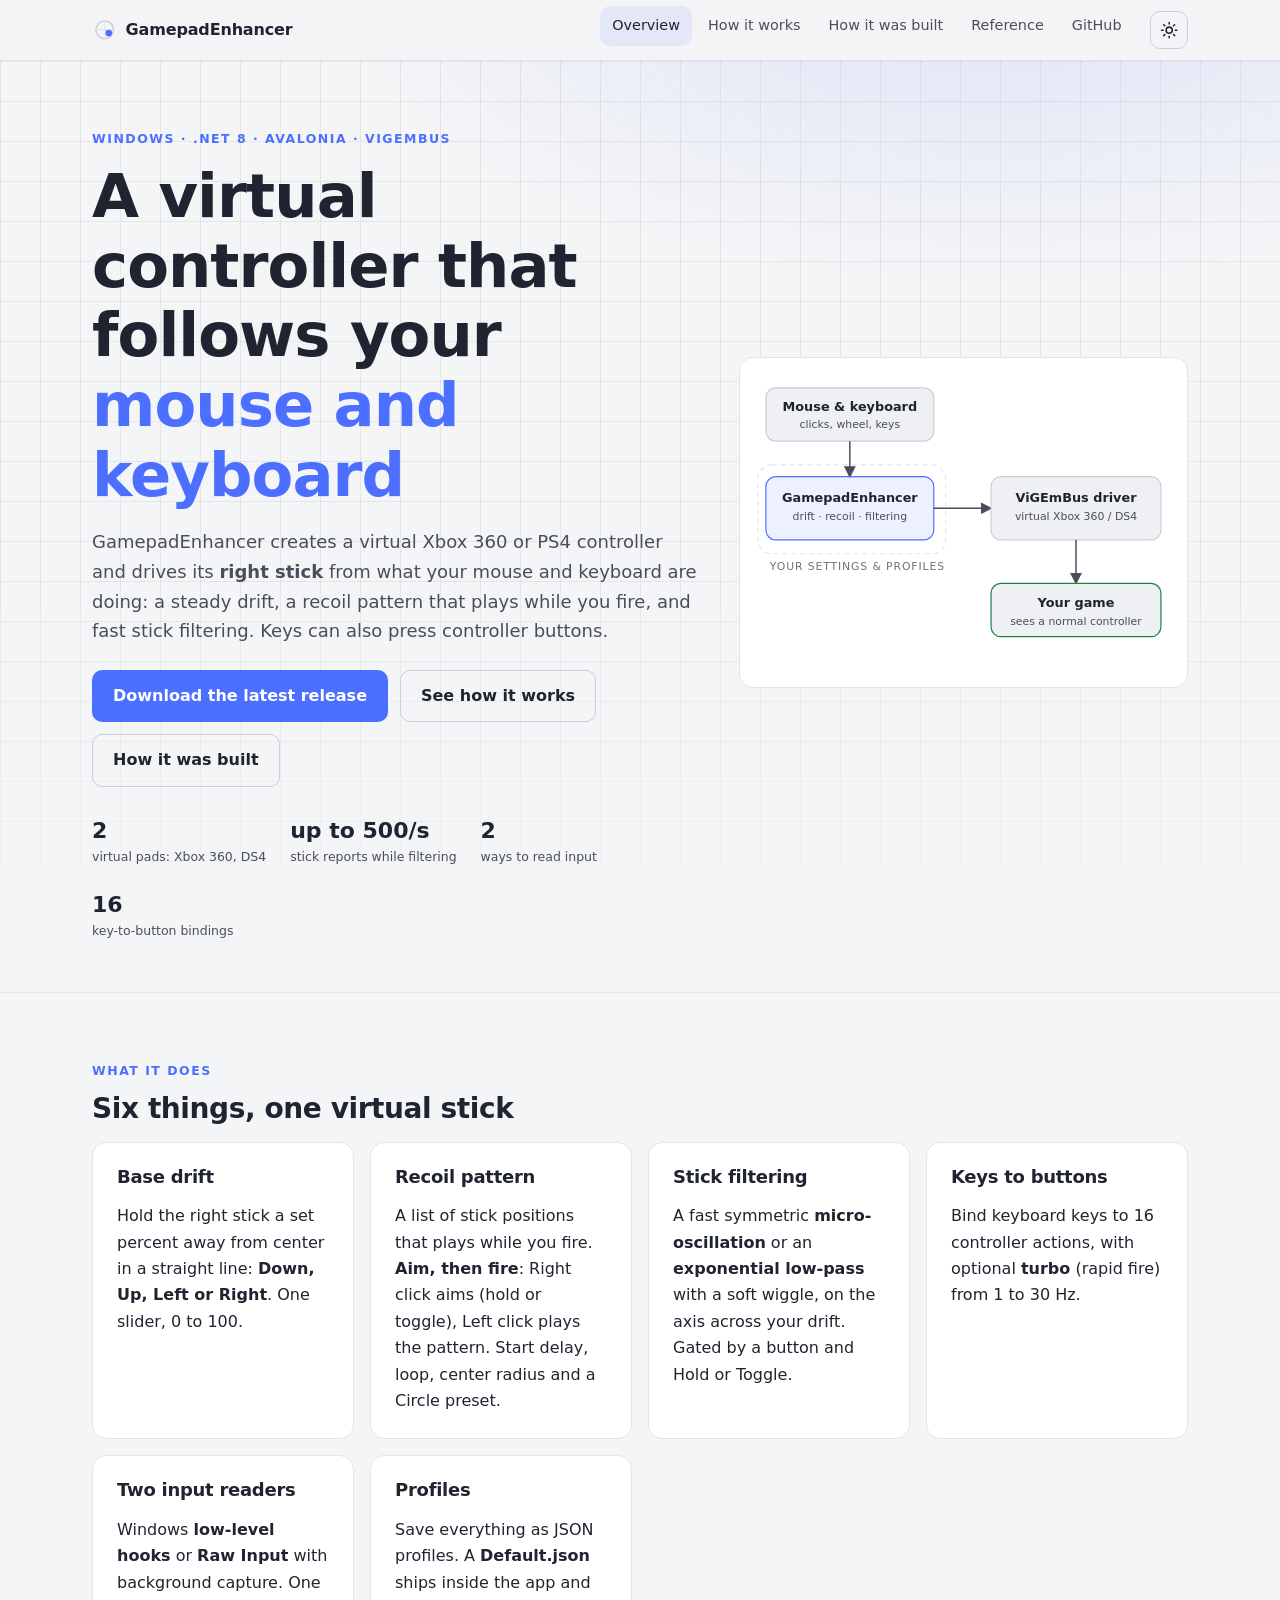
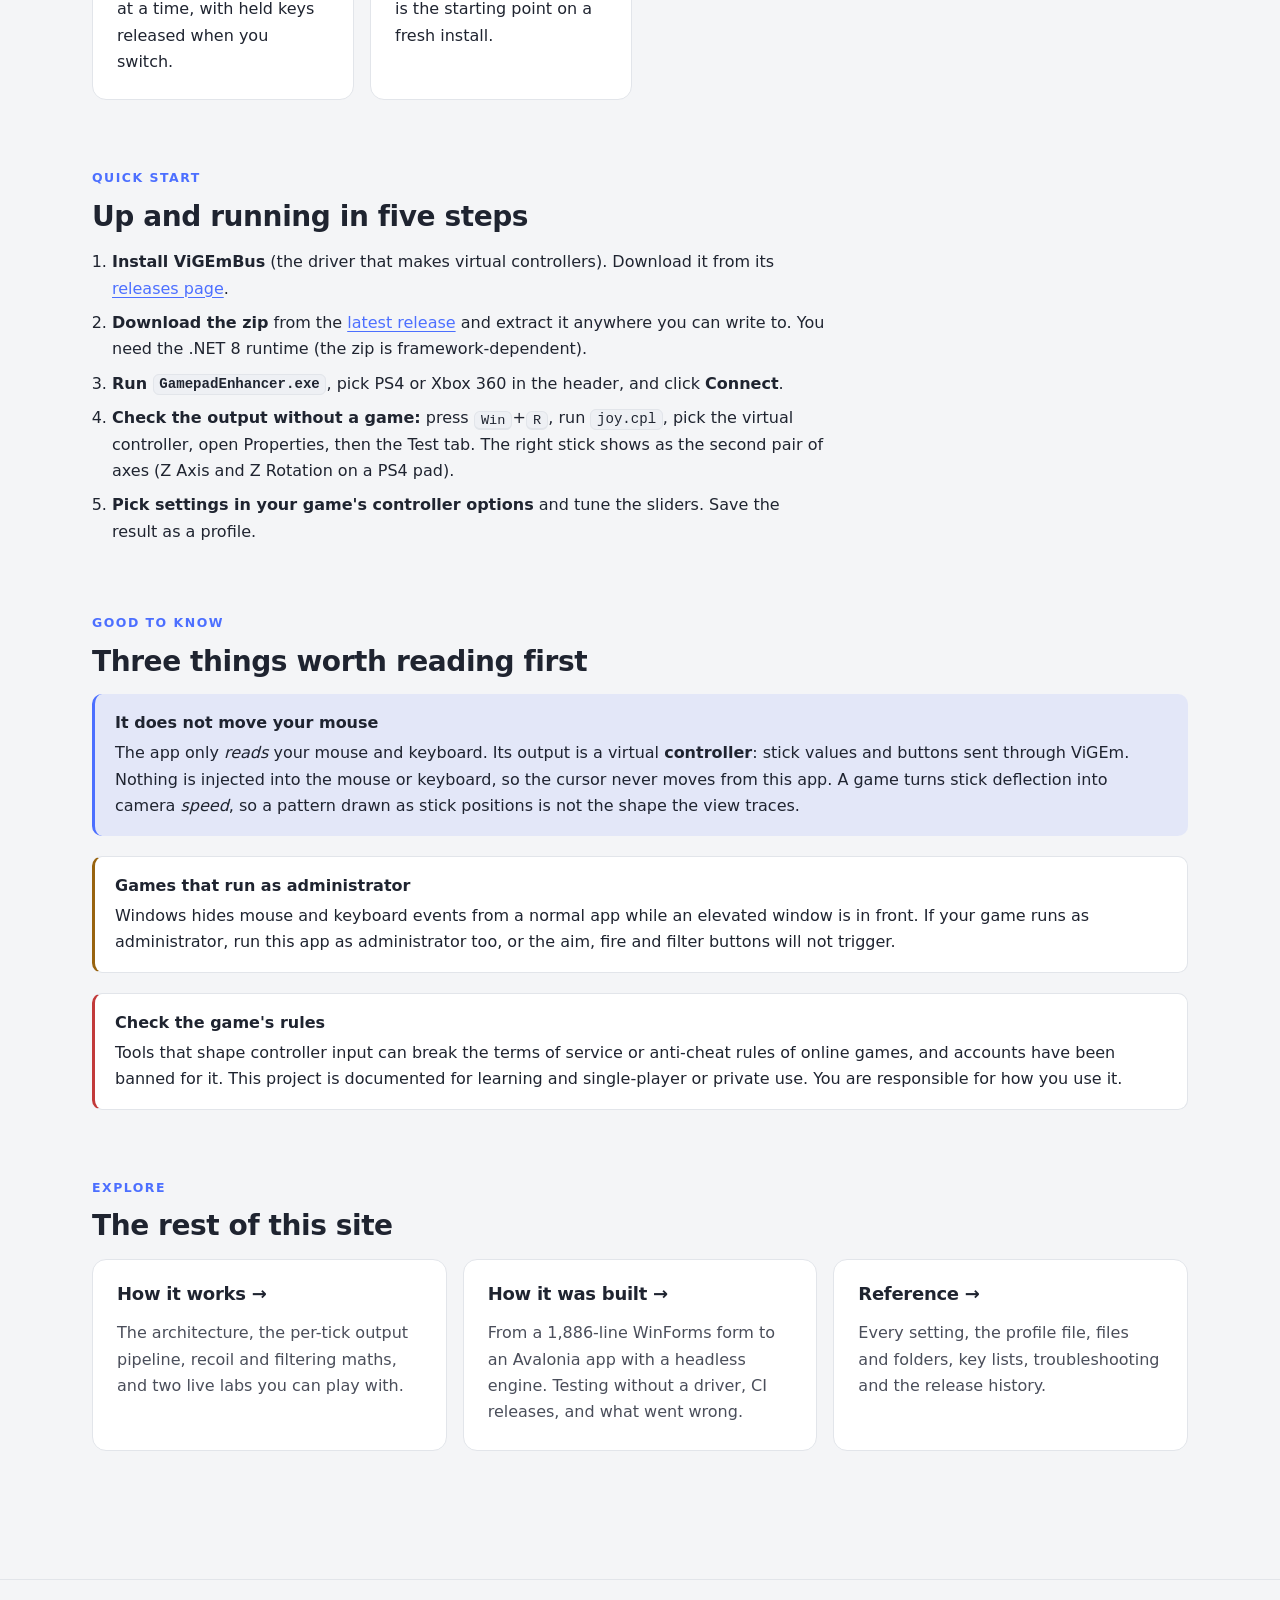
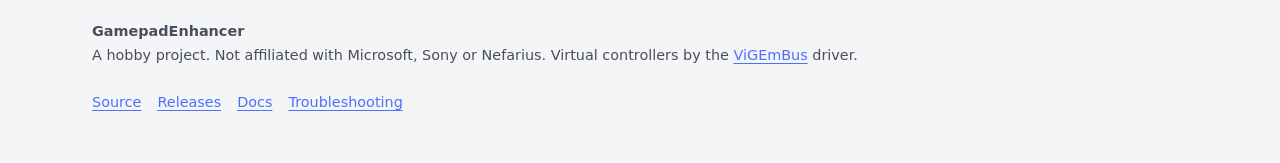
==== site/index.html @ 6160cc59 "Initial GamepadEnhancer: standalone ViGEm/MAKCU-protocol controller app Independent project seeded f" ====
<!doctype html>
<html lang="en">
<head>
  <meta charset="utf-8">
  <meta name="viewport" content="width=device-width, initial-scale=1">
  <title>GamepadEnhancer - a virtual controller driven by your mouse and keyboard</title>
  <meta name="description" content="A Windows app that creates a virtual Xbox 360 or PS4 controller with ViGEm and drives its right stick from mouse and keyboard state: base drift, recoil patterns and stick filtering. How it works and how it was built.">
  <meta property="og:title" content="GamepadEnhancer - a virtual controller driven by your mouse and keyboard">
  <meta property="og:description" content="A Windows app that creates a virtual Xbox 360 or PS4 controller with ViGEm and drives its right stick from mouse and keyboard state: base drift, recoil patterns and stick filtering. How it works and how it was built.">
  <meta property="og:type" content="website">
  <link rel="icon" href="assets/favicon.svg" type="image/svg+xml">
  <script>
    /* apply the saved theme before first paint (no flash); falls back to the OS setting via CSS */
    try { var t = localStorage.getItem('vigem-theme'); if (t === 'light' || t === 'dark') document.documentElement.setAttribute('data-theme', t); } catch (e) {}
  </script>
  <link rel="stylesheet" href="css/tokens.css">
  <link rel="stylesheet" href="css/styles.css">
</head>
<body>
  <a class="skip-link" href="#main">Skip to content</a>
  <header class="site-nav">
    <div class="container">
      <a class="brand" href="index.html" aria-label="GamepadEnhancer - home">
        <svg viewBox="0 0 32 32" aria-hidden="true"><circle cx="16" cy="16" r="11" fill="none" style="stroke:var(--color-border-strong)" stroke-width="2"/><path d="M16 5v22M5 16h22" style="stroke:var(--color-border)" stroke-width="1.2"/><circle cx="21" cy="20" r="4.2" style="fill:var(--color-accent)"/></svg>
        <span>GamepadEnhancer</span>
      </a>
      <button class="icon-button nav-toggle" id="nav-toggle" type="button" aria-expanded="false" aria-controls="nav-links" aria-label="Toggle menu">
        <svg viewBox="0 0 24 24" fill="none" stroke="currentColor" stroke-width="2" stroke-linecap="round" aria-hidden="true"><path d="M4 7h16M4 12h16M4 17h16"/></svg>
      </button>
      <ul class="nav-links" id="nav-links">
        <li><a href="index.html" aria-current="page">Overview</a></li>
        <li><a href="how-it-works.html">How it works</a></li>
        <li><a href="how-it-was-built.html">How it was built</a></li>
        <li><a href="reference.html">Reference</a></li>
        <li><a href="https://github.com/Chr0mX/GamepadEnhancer" rel="noopener">GitHub</a></li>
      </ul>
      <button class="icon-button theme-slot" id="theme-toggle" type="button" aria-label="Switch between light and dark theme">
        <svg viewBox="0 0 24 24" fill="none" stroke="currentColor" stroke-width="2" stroke-linecap="round" stroke-linejoin="round" aria-hidden="true"><circle cx="12" cy="12" r="4"/><path d="M12 2v2M12 20v2M4.9 4.9l1.4 1.4M17.7 17.7l1.4 1.4M2 12h2M20 12h2M4.9 19.1l1.4-1.4M17.7 6.3l1.4-1.4"/></svg>
      </button>
    </div>
  </header>

  <main id="main">
<section class="hero">
      <div class="container hero-grid">
        <div>
          <span class="eyebrow">Windows &middot; .NET 8 &middot; Avalonia &middot; ViGEmBus</span>
          <h1>A virtual controller that follows your <span class="accent">mouse and keyboard</span></h1>
          <p class="lead">GamepadEnhancer creates a virtual Xbox 360 or PS4 controller and drives its <strong>right stick</strong> from what your mouse and keyboard are doing: a steady drift, a recoil pattern that plays while you fire, and fast stick filtering. Keys can also press controller buttons.</p>
          <div class="cta-row">
            <a class="button" href="https://github.com/Chr0mX/GamepadEnhancer/releases/latest">Download the latest release</a>
            <a class="button ghost" href="how-it-works.html">See how it works</a>
            <a class="button ghost" href="how-it-was-built.html">How it was built</a>
          </div>
          <div class="stat-row" aria-label="At a glance">
            <div class="stat"><b>2</b><span>virtual pads: Xbox 360, DS4</span></div>
            <div class="stat"><b>up to 500/s</b><span>stick reports while filtering</span></div>
            <div class="stat"><b>2</b><span>ways to read input</span></div>
            <div class="stat"><b>16</b><span>key-to-button bindings</span></div>
          </div>
        </div>
        <div class="diagram" role="img" aria-label="Your mouse and keyboard feed the app, which sends a virtual controller to the game">
          <svg viewBox="0 0 420 300" xmlns="http://www.w3.org/2000/svg">
            <defs><marker id="arrowhead" markerWidth="8" markerHeight="8" refX="7" refY="4" orient="auto"><path class="arrowhead" d="M0,0 L8,4 L0,8 z"/></marker></defs>
            <rect class="box" x="10" y="14" width="170" height="54" rx="10"/><text class="label" x="95" y="37" text-anchor="middle">Mouse &amp; keyboard</text><text class="sub" x="95" y="55" text-anchor="middle">clicks, wheel, keys</text>
            <path class="arrow" d="M95 68 V104"/>
            <rect class="box accent" x="10" y="104" width="170" height="64" rx="10"/><text class="label" x="95" y="130" text-anchor="middle">GamepadEnhancer</text><text class="sub" x="95" y="148" text-anchor="middle">drift &middot; recoil &middot; filtering</text>
            <path class="arrow" d="M180 136 H238"/>
            <rect class="box" x="238" y="104" width="172" height="64" rx="10"/><text class="label" x="324" y="130" text-anchor="middle">ViGEmBus driver</text><text class="sub" x="324" y="148" text-anchor="middle">virtual Xbox 360 / DS4</text>
            <path class="arrow" d="M324 168 V212"/>
            <rect class="box good" x="238" y="212" width="172" height="54" rx="10"/><text class="label" x="324" y="236" text-anchor="middle">Your game</text><text class="sub" x="324" y="254" text-anchor="middle">sees a normal controller</text>
            <rect class="group" x="2" y="92" width="190" height="90" rx="14"/>
            <text class="group-label" x="14" y="198">your settings &amp; profiles</text>
          </svg>
        </div>
      </div>
    </section>

    <div class="container">
      <section class="section-head" aria-labelledby="what">
        <span class="eyebrow">What it does</span>
        <h2 id="what">Six things, one virtual stick</h2>
        <div class="grid cols-3">
          <article class="card"><h3>Base drift</h3><p>Hold the right stick a set percent away from center in a straight line: <strong>Down, Up, Left or Right</strong>. One slider, 0 to 100.</p></article>
          <article class="card"><h3>Recoil pattern</h3><p>A list of stick positions that plays while you fire. <strong>Aim, then fire</strong>: Right click aims (hold or toggle), Left click plays the pattern. Start delay, loop, center radius and a Circle preset.</p></article>
          <article class="card"><h3>Stick filtering</h3><p>A fast symmetric <strong>micro-oscillation</strong> or an <strong>exponential low-pass</strong> with a soft wiggle, on the axis across your drift. Gated by a button and Hold or Toggle.</p></article>
          <article class="card"><h3>Keys to buttons</h3><p>Bind keyboard keys to 16 controller actions, with optional <strong>turbo</strong> (rapid fire) from 1 to 30 Hz.</p></article>
          <article class="card"><h3>Two input readers</h3><p>Windows <strong>low-level hooks</strong> or <strong>Raw Input</strong> with background capture. One at a time, with held keys released when you switch.</p></article>
          <article class="card"><h3>Profiles</h3><p>Save everything as JSON profiles. A <strong>Default.json</strong> ships inside the app and is the starting point on a fresh install.</p></article>
        </div>
      </section>

      <section class="section-head" aria-labelledby="quick">
        <span class="eyebrow">Quick start</span>
        <h2 id="quick">Up and running in five steps</h2>
        <ol class="prose">
          <li><strong>Install ViGEmBus</strong> (the driver that makes virtual controllers). Download it from its <a href="https://github.com/nefarius/ViGEmBus/releases">releases page</a>.</li>
          <li><strong>Download the zip</strong> from the <a href="https://github.com/Chr0mX/GamepadEnhancer/releases/latest">latest release</a> and extract it anywhere you can write to. You need the .NET 8 runtime (the zip is framework-dependent).</li>
          <li><strong>Run <code>GamepadEnhancer.exe</code></strong>, pick PS4 or Xbox 360 in the header, and click <strong>Connect</strong>.</li>
          <li><strong>Check the output without a game:</strong> press <kbd>Win</kbd>+<kbd>R</kbd>, run <code>joy.cpl</code>, pick the virtual controller, open Properties, then the Test tab. The right stick shows as the second pair of axes (Z Axis and Z Rotation on a PS4 pad).</li>
          <li><strong>Pick settings in your game's controller options</strong> and tune the sliders. Save the result as a profile.</li>
        </ol>
      </section>

      <section class="section-head" aria-labelledby="know">
        <span class="eyebrow">Good to know</span>
        <h2 id="know">Three things worth reading first</h2>
        <div class="callout"><span class="callout-title">It does not move your mouse</span>
          <p>The app only <em>reads</em> your mouse and keyboard. Its output is a virtual <strong>controller</strong>: stick values and buttons sent through ViGEm. Nothing is injected into the mouse or keyboard, so the cursor never moves from this app. A game turns stick deflection into camera <em>speed</em>, so a pattern drawn as stick positions is not the shape the view traces.</p></div>
        <div class="callout warn"><span class="callout-title">Games that run as administrator</span>
          <p>Windows hides mouse and keyboard events from a normal app while an elevated window is in front. If your game runs as administrator, run this app as administrator too, or the aim, fire and filter buttons will not trigger.</p></div>
        <div class="callout danger"><span class="callout-title">Check the game's rules</span>
          <p>Tools that shape controller input can break the terms of service or anti-cheat rules of online games, and accounts have been banned for it. This project is documented for learning and single-player or private use. You are responsible for how you use it.</p></div>
      </section>

      <section class="section-head" aria-labelledby="pages">
        <span class="eyebrow">Explore</span>
        <h2 id="pages">The rest of this site</h2>
        <div class="grid cols-3">
          <a class="card" href="how-it-works.html" style="text-decoration:none;color:inherit"><h3>How it works &rarr;</h3><p class="muted">The architecture, the per-tick output pipeline, recoil and filtering maths, and two live labs you can play with.</p></a>
          <a class="card" href="how-it-was-built.html" style="text-decoration:none;color:inherit"><h3>How it was built &rarr;</h3><p class="muted">From a 1,886-line WinForms form to an Avalonia app with a headless engine. Testing without a driver, CI releases, and what went wrong.</p></a>
          <a class="card" href="reference.html" style="text-decoration:none;color:inherit"><h3>Reference &rarr;</h3><p class="muted">Every setting, the profile file, files and folders, key lists, troubleshooting and the release history.</p></a>
        </div>
      </section>
    </div>
  </main>

  <footer class="site-footer">
    <div class="container">
      <div>
        <strong>GamepadEnhancer</strong><br>
        <span>A hobby project. Not affiliated with Microsoft, Sony or Nefarius. Virtual controllers by the <a href="https://github.com/nefarius/ViGEmBus">ViGEmBus</a> driver.</span>
      </div>
      <ul>
        <li><a href="https://github.com/Chr0mX/GamepadEnhancer">Source</a></li>
        <li><a href="https://github.com/Chr0mX/GamepadEnhancer/releases">Releases</a></li>
        <li><a href="https://github.com/Chr0mX/GamepadEnhancer/tree/main/docs">Docs</a></li>
        <li><a href="reference.html#faq">Troubleshooting</a></li>
      </ul>
    </div>
  </footer>
  <script src="js/app.js" defer></script>
</body>
</html>
---- site/css/tokens.css ----
/* ==========================================================================
   Design tokens - three layers (primitive -> semantic -> component).
   This is the ONLY file that contains raw colour / size values. styles.css
   and the page scripts reference tokens with var(--...) only.
   Palette taken from the app's own dark/light theme.
   ========================================================================== */

/* ---- Layer 1: primitives (raw values, no meaning) ------------------------ */
:root {
  /* neutral ramp */
  --color-neutral-0: #FFFFFF;
  --color-neutral-50: #F4F5F7;
  --color-neutral-100: #EEF0F4;
  --color-neutral-200: #E2E5EA;
  --color-neutral-300: #C9CED8;
  --color-neutral-500: #6B7280;
  --color-neutral-400: #9BA1AD;
  --color-neutral-600: #4A4E5A;
  --color-neutral-700: #373A44;
  --color-neutral-800: #2C2F38;
  --color-neutral-850: #21232A;
  --color-neutral-900: #16171C;
  --color-neutral-950: #0F1014;
  --color-neutral-text-dark: #1F2430;
  --color-neutral-text-light: #E6E7EB;

  /* accent (blue) */
  --color-blue-300: #9DB3FF;
  --color-blue-400: #85A0FF;
  --color-blue-500: #6C8CFF;
  --color-blue-600: #4C6FFF;
  --color-blue-700: #3B5CE6;
  --color-blue-800: #2D4BCC;

  /* status */
  --color-green-400: #4CD787;
  --color-green-700: #1E7F47;
  --color-red-400: #FF6E6E;
  --color-red-700: #C23A3A;
  --color-amber-400: #F5B84A;
  --color-amber-700: #98630F;
  --color-violet-400: #B39DFF;
  --color-violet-700: #6B4BD6;

  /* spacing (4px base) */
  --space-1: 0.25rem;
  --space-2: 0.5rem;
  --space-3: 0.75rem;
  --space-4: 1rem;
  --space-5: 1.25rem;
  --space-6: 1.5rem;
  --space-8: 2rem;
  --space-10: 2.5rem;
  --space-12: 3rem;
  --space-16: 4rem;
  --space-24: 6rem;

  /* type */
  --font-family-sans: system-ui, -apple-system, "Segoe UI", Roboto, "Helvetica Neue", Arial, sans-serif;
  --font-family-mono: ui-monospace, SFMono-Regular, "Cascadia Code", Consolas, "Liberation Mono", monospace;
  --font-size-xs: 0.78rem;
  --font-size-sm: 0.9rem;
  --font-size-base: 1rem;
  --font-size-lg: 1.125rem;
  --font-size-xl: 1.375rem;
  --font-size-2xl: 1.75rem;
  --font-size-3xl: 2.25rem;
  --font-size-hero: clamp(2.2rem, 5vw + 0.6rem, 3.8rem);
  --font-weight-regular: 400;
  --font-weight-medium: 500;
  --font-weight-semibold: 600;
  --font-weight-bold: 700;
  --line-height-tight: 1.15;
  --line-height-snug: 1.35;
  --line-height-body: 1.65;

  /* shape + elevation */
  --radius-sm: 0.375rem;
  --radius-md: 0.625rem;
  --radius-lg: 0.875rem;
  --radius-pill: 999px;
  --border-width: 1px;
  --shadow-sm: 0 1px 2px rgb(0 0 0 / 0.18);
  --shadow-md: 0 8px 24px rgb(0 0 0 / 0.22);

  /* component sizes */
  --size-icon-sm: 1.15rem;
  --size-icon-md: 1.6rem;
  --size-control: 2.4rem;
  --size-badge: 2rem;
  --size-dot: 0.8rem;
  --size-dot-offset: -0.45rem;
  --size-stat-min: 6.5rem;
  --size-textarea-min: 5.5rem;
  --size-hairline: 0.1rem;
  --font-size-diagram: 0.6875rem;

  /* layout + motion */
  --container-max: 71rem;
  --container-prose: 46rem;
  --nav-height: 3.75rem;
  --duration-fast: 120ms;
  --duration-base: 200ms;
  --ease-standard: cubic-bezier(0.2, 0, 0, 1);
}

/* ---- Layer 2: semantic tokens (meaning; this is what themes switch) ------ */
/* Dark is the default (matches the app); light follows the OS or the toggle. */
:root,
:root[data-theme="dark"] {
  color-scheme: dark;
  --color-bg: var(--color-neutral-900);
  --color-bg-deep: var(--color-neutral-950);
  --color-surface: var(--color-neutral-850);
  --color-surface-raised: var(--color-neutral-800);
  --color-border: var(--color-neutral-700);
  --color-border-strong: var(--color-neutral-600);
  --color-text: var(--color-neutral-text-light);
  --color-text-muted: var(--color-neutral-400);
  --color-text-faint: var(--color-neutral-500);
  --color-accent: var(--color-blue-500);
  --color-accent-hover: var(--color-blue-400);
  --color-accent-soft: rgb(108 140 255 / 0.14);
  --color-on-accent: var(--color-neutral-950);
  --color-success: var(--color-green-400);
  --color-danger: var(--color-red-400);
  --color-warning: var(--color-amber-400);
  --color-info: var(--color-violet-400);
  --color-code-bg: var(--color-neutral-950);
  --color-focus: var(--color-blue-300);
  --color-grid: rgb(255 255 255 / 0.06);
  --color-glow: rgb(108 140 255 / 0.18);
}

:root[data-theme="light"] {
  color-scheme: light;
  --color-bg: var(--color-neutral-50);
  --color-bg-deep: var(--color-neutral-100);
  --color-surface: var(--color-neutral-0);
  --color-surface-raised: var(--color-neutral-100);
  --color-border: var(--color-neutral-200);
  --color-border-strong: var(--color-neutral-300);
  --color-text: var(--color-neutral-text-dark);
  --color-text-muted: var(--color-neutral-600);
  --color-text-faint: var(--color-neutral-500);
  --color-accent: var(--color-blue-600);
  --color-accent-hover: var(--color-blue-700);
  --color-accent-soft: rgb(76 111 255 / 0.1);
  --color-on-accent: var(--color-neutral-0);
  --color-success: var(--color-green-700);
  --color-danger: var(--color-red-700);
  --color-warning: var(--color-amber-700);
  --color-info: var(--color-violet-700);
  --color-code-bg: var(--color-neutral-100);
  --color-focus: var(--color-blue-700);
  --color-grid: rgb(0 0 0 / 0.06);
  --color-glow: rgb(76 111 255 / 0.12);
  --shadow-sm: 0 1px 2px rgb(20 30 60 / 0.08);
  --shadow-md: 0 8px 24px rgb(20 30 60 / 0.1);
}

@media (prefers-color-scheme: light) {
  :root:not([data-theme]) {
    color-scheme: light;
    --color-bg: var(--color-neutral-50);
    --color-bg-deep: var(--color-neutral-100);
    --color-surface: var(--color-neutral-0);
    --color-surface-raised: var(--color-neutral-100);
    --color-border: var(--color-neutral-200);
    --color-border-strong: var(--color-neutral-300);
    --color-text: var(--color-neutral-text-dark);
    --color-text-muted: var(--color-neutral-600);
    --color-text-faint: var(--color-neutral-500);
    --color-accent: var(--color-blue-600);
    --color-accent-hover: var(--color-blue-700);
    --color-accent-soft: rgb(76 111 255 / 0.1);
    --color-on-accent: var(--color-neutral-0);
    --color-success: var(--color-green-700);
    --color-danger: var(--color-red-700);
    --color-warning: var(--color-amber-700);
    --color-info: var(--color-violet-700);
    --color-code-bg: var(--color-neutral-100);
    --color-focus: var(--color-blue-700);
    --color-grid: rgb(0 0 0 / 0.06);
    --color-glow: rgb(76 111 255 / 0.12);
    --shadow-sm: 0 1px 2px rgb(20 30 60 / 0.08);
    --shadow-md: 0 8px 24px rgb(20 30 60 / 0.1);
  }
}

/* ---- Layer 3: component tokens (per-component, reference semantics) ------ */
:root {
  --nav-bg: color-mix(in srgb, var(--color-bg) 82%, transparent);
  --nav-border: var(--color-border);
  --nav-link: var(--color-text-muted);
  --nav-link-active: var(--color-text);

  --card-bg: var(--color-surface);
  --card-border: var(--color-border);
  --card-radius: var(--radius-lg);
  --card-padding: var(--space-6);

  --button-bg: var(--color-accent);
  --button-bg-hover: var(--color-accent-hover);
  --button-fg: var(--color-on-accent);
  --button-ghost-border: var(--color-border-strong);
  --button-radius: var(--radius-md);

  --code-bg: var(--color-code-bg);
  --code-border: var(--color-border);
  --code-fg: var(--color-text);
  --code-accent: var(--color-accent);

  --callout-bg: var(--color-accent-soft);
  --callout-border: var(--color-accent);
  --callout-warning-border: var(--color-warning);
  --callout-danger-border: var(--color-danger);

  --table-head-bg: var(--color-surface-raised);
  --table-row-border: var(--color-border);

  --chip-bg: var(--color-surface-raised);
  --chip-fg: var(--color-text-muted);
  --chip-border: var(--color-border);

  --lab-bg: var(--color-bg-deep);
  --lab-grid: var(--color-grid);
  --lab-trace: var(--color-accent);
  --lab-dot: var(--color-success);
  --lab-target: var(--color-warning);
  --lab-axis: var(--color-border-strong);
  --lab-text: var(--color-text-muted);
}
---- site/css/styles.css ----
/* Uses design tokens only (see tokens.css). Media-query breakpoints (52rem / 56rem / 60rem / 40rem) stay literal because CSS cannot use variables there. */

*, *::before, *::after { box-sizing: border-box; }
html { scroll-behavior: smooth; scroll-padding-top: calc(var(--nav-height) + var(--space-4)); -webkit-text-size-adjust: 100%; }
@media (prefers-reduced-motion: reduce) { html { scroll-behavior: auto; } * { animation: none !important; transition: none !important; } }

body {
  margin: 0;
  background: var(--color-bg);
  color: var(--color-text);
  font-family: var(--font-family-sans);
  font-size: var(--font-size-base);
  line-height: var(--line-height-body);
  overflow-x: hidden;
}

img, svg, canvas { max-width: 100%; }
a { color: var(--color-accent); text-underline-offset: 0.18em; }
a:hover { color: var(--color-accent-hover); }
:focus-visible { outline: 2px solid var(--color-focus); outline-offset: 2px; border-radius: var(--radius-sm); }

.skip-link { position: absolute; left: var(--space-4); top: -4rem; background: var(--button-bg); color: var(--button-fg); padding: var(--space-2) var(--space-4); border-radius: var(--radius-md); z-index: 100; }
.skip-link:focus { top: var(--space-3); }

.container { width: 100%; max-width: var(--container-max); margin-inline: auto; padding-inline: var(--space-5); }
.prose { max-width: var(--container-prose); }

/* ---- nav ---------------------------------------------------------------- */
.site-nav { position: sticky; top: 0; z-index: 50; background: var(--nav-bg); backdrop-filter: blur(10px); -webkit-backdrop-filter: blur(10px); border-bottom: var(--border-width) solid var(--nav-border); }
.site-nav .container { display: flex; align-items: center; gap: var(--space-4); min-height: var(--nav-height); }
.brand { display: inline-flex; align-items: center; gap: var(--space-2); font-weight: var(--font-weight-bold); color: var(--color-text); text-decoration: none; letter-spacing: -0.01em; }
.brand svg { width: var(--size-icon-md); height: var(--size-icon-md); flex: none; }
.nav-links { display: flex; align-items: center; gap: var(--space-1); margin-left: auto; list-style: none; padding: 0; margin-block: 0; }
.nav-links a { display: inline-block; padding: var(--space-2) var(--space-3); border-radius: var(--radius-md); color: var(--nav-link); text-decoration: none; font-size: var(--font-size-sm); font-weight: var(--font-weight-medium); transition: color var(--duration-fast) var(--ease-standard), background var(--duration-fast) var(--ease-standard); }
.nav-links a:hover { color: var(--nav-link-active); background: var(--color-surface-raised); }
.nav-links a[aria-current="page"] { color: var(--nav-link-active); background: var(--color-accent-soft); }
.icon-button { display: inline-flex; align-items: center; justify-content: center; width: var(--size-control); height: var(--size-control); border-radius: var(--radius-md); border: var(--border-width) solid var(--button-ghost-border); background: transparent; color: var(--color-text); cursor: pointer; }
.icon-button:hover { background: var(--color-surface-raised); }
.icon-button svg { width: var(--size-icon-sm); height: var(--size-icon-sm); }
.nav-toggle { display: none; }
@media (max-width: 52rem) {
  .nav-toggle { display: inline-flex; margin-left: auto; }
  .nav-links { display: none; position: absolute; left: 0; right: 0; top: var(--nav-height); flex-direction: column; align-items: stretch; background: var(--color-bg); border-bottom: var(--border-width) solid var(--nav-border); padding: var(--space-3) var(--space-5) var(--space-4); margin: 0; }
  .nav-links.open { display: flex; }
  .nav-links a { padding: var(--space-3); }
  .theme-slot { margin-left: 0; }
}

/* ---- typography --------------------------------------------------------- */
h1, h2, h3, h4 { line-height: var(--line-height-tight); letter-spacing: -0.015em; margin: 0 0 var(--space-4); }
h1 { font-size: var(--font-size-hero); font-weight: var(--font-weight-bold); }
h2 { font-size: var(--font-size-2xl); font-weight: var(--font-weight-bold); margin-top: var(--space-16); }
h3 { font-size: var(--font-size-xl); font-weight: var(--font-weight-semibold); margin-top: var(--space-8); }
h4 { font-size: var(--font-size-lg); font-weight: var(--font-weight-semibold); margin-top: var(--space-6); }
p { margin: 0 0 var(--space-4); }
.lead { font-size: var(--font-size-lg); color: var(--color-text-muted); max-width: 40rem; }
.eyebrow { display: inline-block; font-size: var(--font-size-xs); font-weight: var(--font-weight-semibold); letter-spacing: 0.12em; text-transform: uppercase; color: var(--color-accent); margin-bottom: var(--space-3); }
.muted { color: var(--color-text-muted); }
.small { font-size: var(--font-size-sm); }
ul, ol { padding-left: var(--space-5); margin: 0 0 var(--space-4); }
li { margin-bottom: var(--space-2); }
hr { border: 0; border-top: var(--border-width) solid var(--color-border); margin: var(--space-12) 0; }
strong { font-weight: var(--font-weight-semibold); }

code, kbd, pre { font-family: var(--font-family-mono); }
:not(pre) > code { font-size: 0.88em; background: var(--code-bg); border: var(--border-width) solid var(--code-border); border-radius: var(--radius-sm); padding: 0.1em 0.4em; overflow-wrap: anywhere; }
pre { position: relative; background: var(--code-bg); color: var(--code-fg); border: var(--border-width) solid var(--code-border); border-radius: var(--radius-md); padding: var(--space-4) var(--space-5); overflow-x: auto; font-size: var(--font-size-sm); line-height: var(--line-height-snug); margin: 0 0 var(--space-5); }
pre code { background: none; border: 0; padding: 0; }
kbd { background: var(--chip-bg); border: var(--border-width) solid var(--chip-border); border-bottom-width: 2px; border-radius: var(--radius-sm); padding: 0.05em 0.45em; font-size: 0.85em; }

/* ---- hero --------------------------------------------------------------- */
.hero { position: relative; padding-block: var(--space-16) var(--space-12); overflow: hidden; border-bottom: var(--border-width) solid var(--color-border); }
.hero::before { content: ""; position: absolute; inset: 0; background: radial-gradient(60rem 28rem at 78% -10%, var(--color-glow), transparent 70%), linear-gradient(var(--color-grid) 1px, transparent 1px) 0 0 / 2.5rem 2.5rem, linear-gradient(90deg, var(--color-grid) 1px, transparent 1px) 0 0 / 2.5rem 2.5rem; mask-image: linear-gradient(to bottom, black 55%, transparent); -webkit-mask-image: linear-gradient(to bottom, black 55%, transparent); pointer-events: none; }
.hero .container { position: relative; }
.hero-grid { display: grid; grid-template-columns: minmax(0, 1.15fr) minmax(0, 0.85fr); gap: var(--space-10); align-items: center; }
@media (max-width: 56rem) { .hero-grid { grid-template-columns: minmax(0, 1fr); } }
.hero h1 .accent { color: var(--color-accent); }
.cta-row { display: flex; flex-wrap: wrap; gap: var(--space-3); margin-top: var(--space-6); }
.button { display: inline-flex; align-items: center; gap: var(--space-2); padding: var(--space-3) var(--space-5); border-radius: var(--button-radius); background: var(--button-bg); color: var(--button-fg); font-weight: var(--font-weight-semibold); text-decoration: none; border: var(--border-width) solid transparent; transition: background var(--duration-fast) var(--ease-standard); }
.button:hover { background: var(--button-bg-hover); color: var(--button-fg); }
.button.ghost { background: transparent; color: var(--color-text); border-color: var(--button-ghost-border); }
.button.ghost:hover { background: var(--color-surface-raised); color: var(--color-text); }
.stat-row { display: flex; flex-wrap: wrap; gap: var(--space-6); margin-top: var(--space-8); }
.stat { min-width: var(--size-stat-min); }
.stat b { display: block; font-size: var(--font-size-xl); line-height: 1.1; }
.stat span { font-size: var(--font-size-xs); color: var(--color-text-muted); }

/* ---- cards, grids ------------------------------------------------------- */
.section-head { margin-top: var(--space-16); }
.section-head h2 { margin-top: 0; }
.grid { display: grid; gap: var(--space-4); }
.grid.cols-2 { grid-template-columns: repeat(auto-fit, minmax(min(100%, 22rem), 1fr)); }
.grid.cols-3 { grid-template-columns: repeat(auto-fit, minmax(min(100%, 16rem), 1fr)); }
.card { background: var(--card-bg); border: var(--border-width) solid var(--card-border); border-radius: var(--card-radius); padding: var(--card-padding); min-width: 0; }
.card h3, .card h4 { margin-top: 0; font-size: var(--font-size-lg); }
.card p:last-child, .card ul:last-child { margin-bottom: 0; }
.card .tag { margin-bottom: var(--space-3); }
.chip { display: inline-block; background: var(--chip-bg); color: var(--chip-fg); border: var(--border-width) solid var(--chip-border); border-radius: var(--radius-pill); padding: var(--size-hairline) var(--space-3); font-size: var(--font-size-xs); font-weight: var(--font-weight-medium); }
.chip.accent { color: var(--color-accent); border-color: var(--color-accent); background: var(--color-accent-soft); }
.chip.ok { color: var(--color-success); }
.chip.warn { color: var(--color-warning); }
.chips { display: flex; flex-wrap: wrap; gap: var(--space-2); margin-bottom: var(--space-4); }

/* ---- callouts, tables --------------------------------------------------- */
.callout { background: var(--callout-bg); border-left: 3px solid var(--callout-border); border-radius: var(--radius-md); padding: var(--space-4) var(--space-5); margin: 0 0 var(--space-5); }
.callout.warn { border-left-color: var(--callout-warning-border); background: var(--color-surface); border: var(--border-width) solid var(--color-border); border-left: 3px solid var(--callout-warning-border); }
.callout.danger { border-left-color: var(--callout-danger-border); background: var(--color-surface); border: var(--border-width) solid var(--color-border); border-left: 3px solid var(--callout-danger-border); }
.callout > :last-child { margin-bottom: 0; }
.callout .callout-title { font-weight: var(--font-weight-semibold); display: block; margin-bottom: var(--space-1); }
.table-wrap { overflow-x: auto; border: var(--border-width) solid var(--card-border); border-radius: var(--radius-md); margin: 0 0 var(--space-5); background: var(--card-bg); }
table { border-collapse: collapse; width: 100%; font-size: var(--font-size-sm); }
th, td { padding: var(--space-3) var(--space-4); text-align: left; vertical-align: top; border-bottom: var(--border-width) solid var(--table-row-border); }
th { background: var(--table-head-bg); font-weight: var(--font-weight-semibold); white-space: nowrap; }
tr:last-child td { border-bottom: 0; }
td code, th code { white-space: nowrap; }

/* ---- pipeline / diagram / timeline ------------------------------------- */
.pipeline { counter-reset: step; list-style: none; padding: 0; margin: 0 0 var(--space-6); display: grid; gap: var(--space-3); }
.pipeline li { counter-increment: step; position: relative; background: var(--card-bg); border: var(--border-width) solid var(--card-border); border-radius: var(--radius-md); padding: var(--space-4) var(--space-5) var(--space-4) var(--space-16); margin: 0; }
.pipeline li::before { content: counter(step); position: absolute; left: var(--space-4); top: var(--space-4); width: var(--size-badge); height: var(--size-badge); border-radius: var(--radius-pill); background: var(--color-accent-soft); color: var(--color-accent); display: grid; place-items: center; font-weight: var(--font-weight-bold); font-size: var(--font-size-sm); }
.pipeline li b { display: block; }
.diagram { background: var(--card-bg); border: var(--border-width) solid var(--card-border); border-radius: var(--card-radius); padding: var(--space-4); margin: 0 0 var(--space-6); }
.diagram svg { width: 100%; height: auto; display: block; }
.diagram .box { fill: var(--color-surface-raised); stroke: var(--color-border-strong); stroke-width: 1.2; }
.diagram .box.accent { fill: var(--color-accent-soft); stroke: var(--color-accent); }
.diagram .box.good { stroke: var(--color-success); }
.diagram .label { fill: var(--color-text); font: var(--font-weight-semibold) 13px var(--font-family-sans); }
.diagram .sub { fill: var(--color-text-muted); font: var(--font-size-diagram) var(--font-family-sans); }
.diagram .arrow { stroke: var(--color-text-muted); stroke-width: 1.5; fill: none; marker-end: url(#arrowhead); }
.diagram .arrowhead { fill: var(--color-text-muted); }
.diagram .group { fill: none; stroke: var(--color-border); stroke-dasharray: 5 4; stroke-width: 1.2; }
.diagram .group-label { fill: var(--color-text-faint); font: var(--font-size-diagram) var(--font-family-sans); letter-spacing: 0.08em; text-transform: uppercase; }
.timeline { list-style: none; padding: 0; margin: 0 0 var(--space-6); border-left: 2px solid var(--color-border); }
.timeline li { position: relative; padding: 0 0 var(--space-6) var(--space-6); margin: 0; }
.timeline li::before { content: ""; position: absolute; left: var(--size-dot-offset); top: var(--space-2); width: var(--size-dot); height: var(--size-dot); border-radius: var(--radius-pill); background: var(--color-accent); border: 2px solid var(--color-bg); }
.timeline .when { font-size: var(--font-size-xs); color: var(--color-accent); font-weight: var(--font-weight-semibold); letter-spacing: 0.06em; text-transform: uppercase; }
.timeline h3, .timeline h4 { margin: var(--space-1) 0 var(--space-2); font-size: var(--font-size-lg); }

/* ---- interactive labs --------------------------------------------------- */
.lab { background: var(--card-bg); border: var(--border-width) solid var(--card-border); border-radius: var(--card-radius); padding: var(--space-5); margin: 0 0 var(--space-6); }
.lab-grid { display: grid; grid-template-columns: minmax(0, 20rem) minmax(0, 1fr); gap: var(--space-6); }
@media (max-width: 60rem) { .lab-grid { grid-template-columns: minmax(0, 1fr); } }
.lab-controls { display: grid; gap: var(--space-4); align-content: start; }
.field { display: grid; gap: var(--space-1); }
.field > label, .field > .label { font-size: var(--font-size-sm); font-weight: var(--font-weight-medium); display: flex; justify-content: space-between; gap: var(--space-3); }
.field output { font-family: var(--font-family-mono); color: var(--color-accent); }
select, input[type="range"], textarea, input[type="text"] { width: 100%; font: inherit; color: var(--color-text); }
select, textarea { background: var(--color-surface-raised); border: var(--border-width) solid var(--color-border-strong); border-radius: var(--radius-md); padding: var(--space-2) var(--space-3); }
textarea { font-family: var(--font-family-mono); font-size: var(--font-size-sm); min-height: var(--size-textarea-min); resize: vertical; }
input[type="range"] { accent-color: var(--color-accent); }
.seg { display: inline-flex; flex-wrap: wrap; gap: var(--space-1); background: var(--color-surface-raised); border: var(--border-width) solid var(--color-border); border-radius: var(--radius-md); padding: var(--space-1); }
.seg button { font: inherit; font-size: var(--font-size-sm); background: transparent; color: var(--color-text-muted); border: 0; border-radius: var(--radius-sm); padding: var(--space-1) var(--space-3); cursor: pointer; }
.seg button[aria-pressed="true"] { background: var(--color-accent); color: var(--color-on-accent); font-weight: var(--font-weight-semibold); }
.lab-view { display: grid; gap: var(--space-4); min-width: 0; }
.lab-canvases { display: grid; grid-template-columns: minmax(0, 15rem) minmax(0, 1fr); gap: var(--space-4); align-items: start; }
@media (max-width: 40rem) { .lab-canvases { grid-template-columns: minmax(0, 1fr); } }
.lab canvas { width: 100%; background: var(--lab-bg); border: var(--border-width) solid var(--color-border); border-radius: var(--radius-md); display: block; }
.readouts { display: flex; flex-wrap: wrap; gap: var(--space-3) var(--space-5); font-family: var(--font-family-mono); font-size: var(--font-size-sm); color: var(--color-text-muted); }
.readouts b { color: var(--color-text); font-weight: var(--font-weight-semibold); }
.checkbox { display: flex; gap: var(--space-2); align-items: center; font-size: var(--font-size-sm); }
.btn-small { font: inherit; font-size: var(--font-size-sm); background: var(--color-surface-raised); color: var(--color-text); border: var(--border-width) solid var(--color-border-strong); border-radius: var(--radius-md); padding: var(--space-1) var(--space-3); cursor: pointer; }
.btn-small:hover { background: var(--color-surface); }

/* ---- footer ------------------------------------------------------------- */
.site-footer { margin-top: var(--space-24); border-top: var(--border-width) solid var(--color-border); padding-block: var(--space-10); color: var(--color-text-muted); font-size: var(--font-size-sm); }
.site-footer .container { display: flex; flex-wrap: wrap; gap: var(--space-6); justify-content: space-between; }
.site-footer ul { list-style: none; padding: 0; margin: 0; display: flex; flex-wrap: wrap; gap: var(--space-4); }
.page-toc { display: flex; flex-wrap: wrap; gap: var(--space-2); margin: var(--space-6) 0 0; }
.page-toc a { text-decoration: none; }
main { padding-bottom: var(--space-8); }
.page-hero { padding-block: var(--space-12) var(--space-4); border-bottom: var(--border-width) solid var(--color-border); }
.page-hero h1 { font-size: var(--font-size-3xl); }
.sr-only { position: absolute; width: 1px; height: 1px; padding: 0; margin: -1px; overflow: hidden; clip: rect(0 0 0 0); border: 0; }
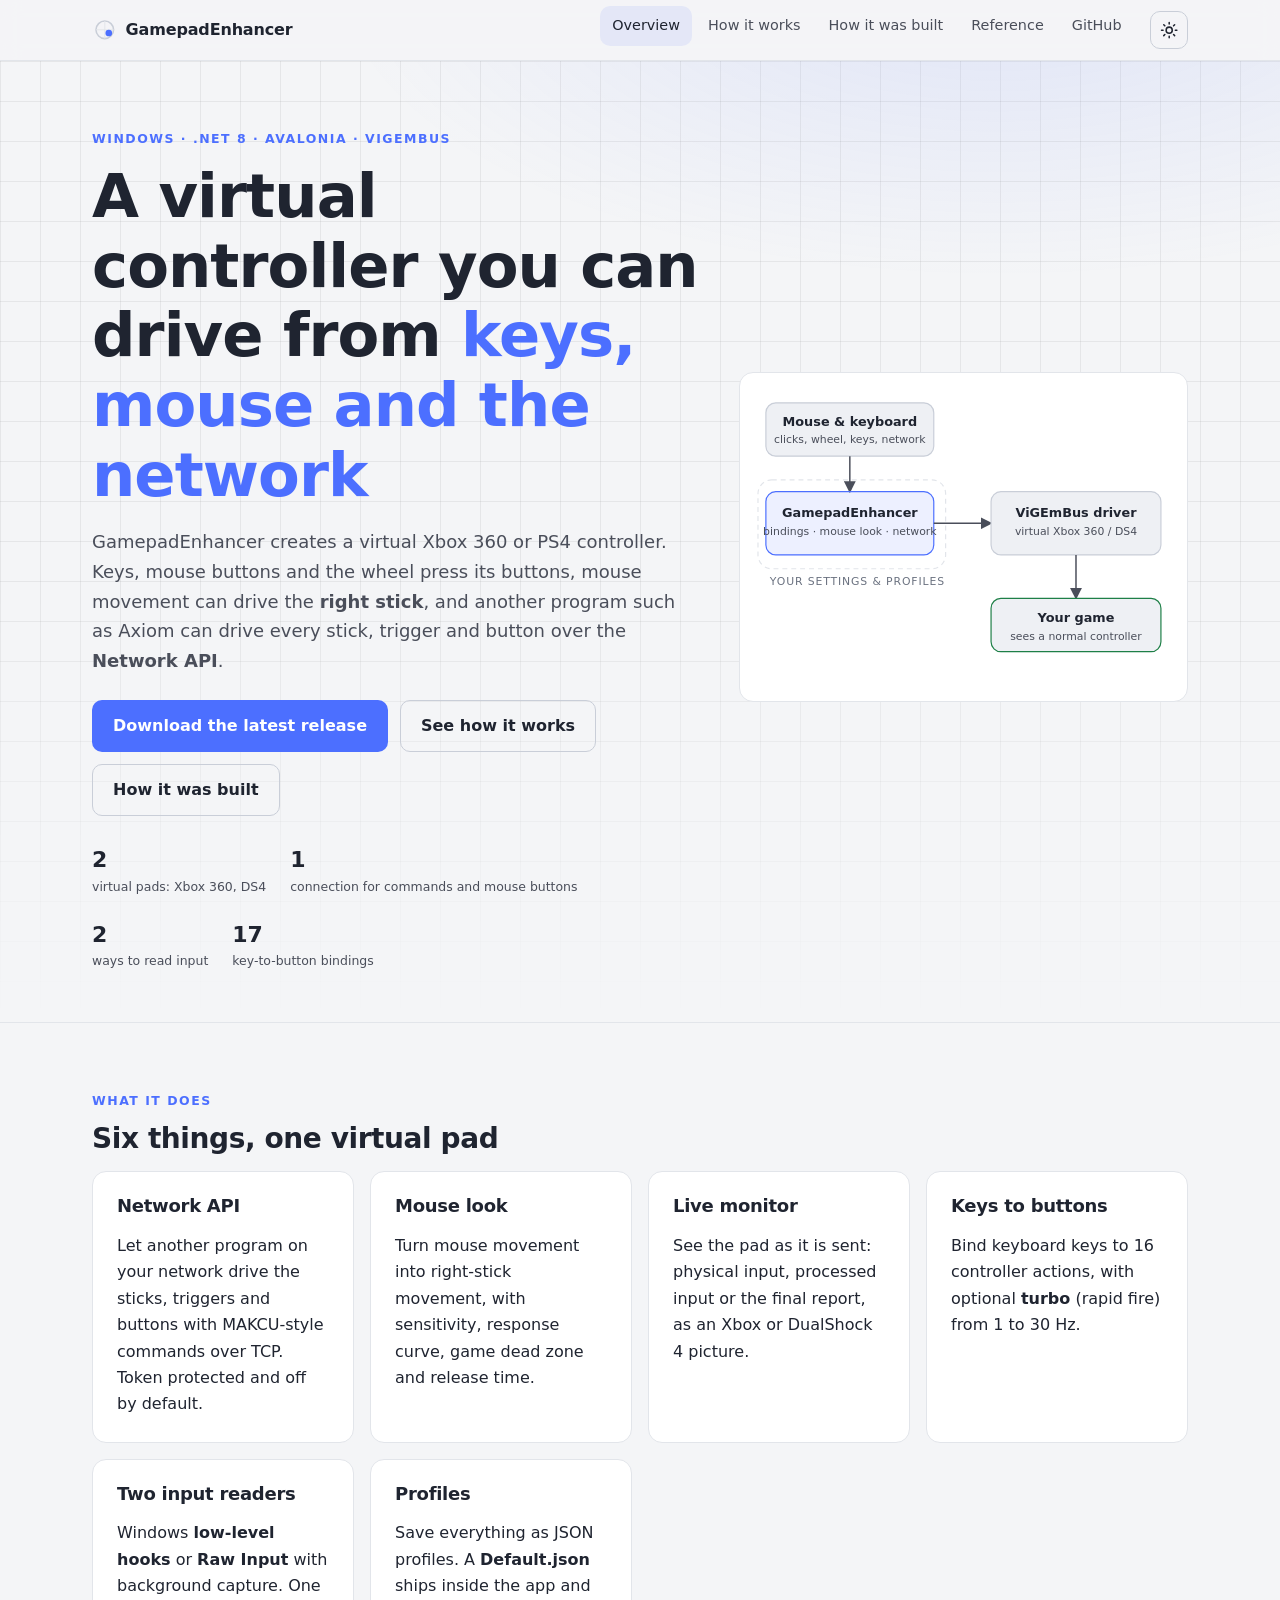
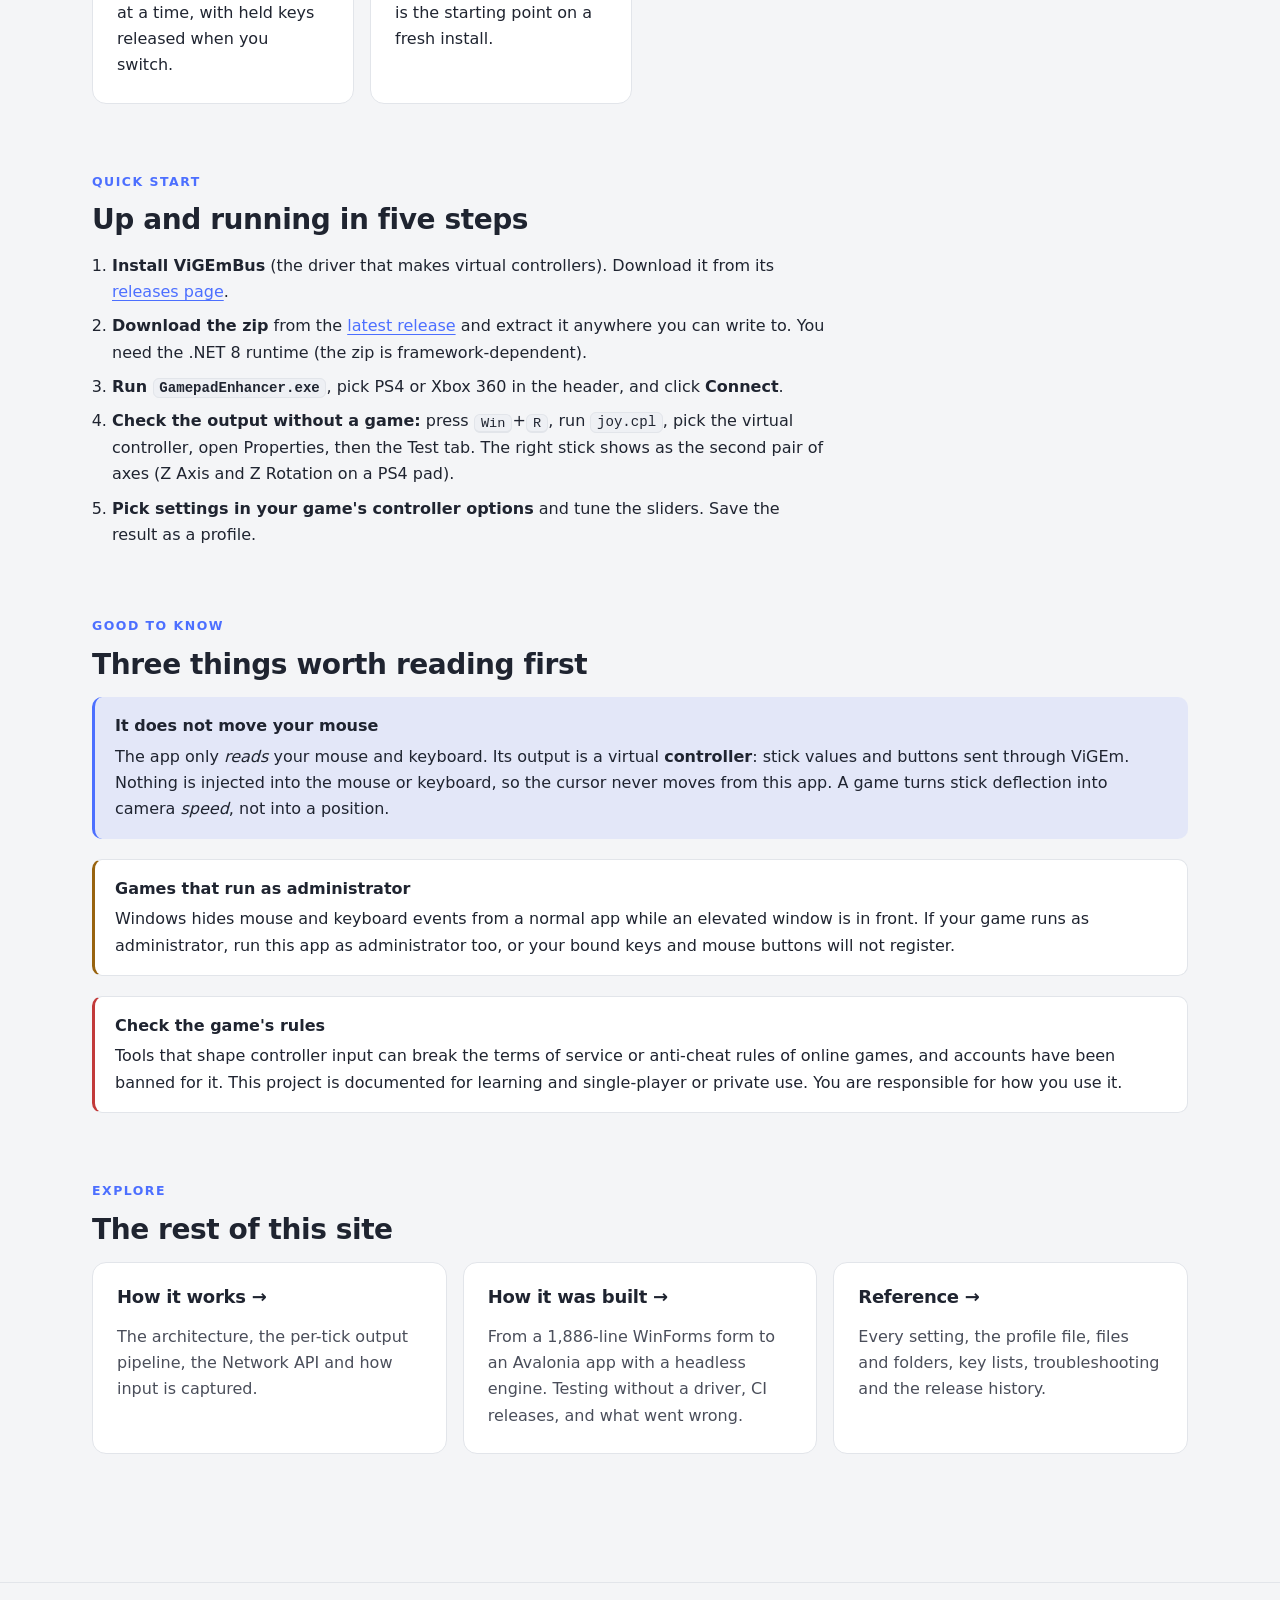
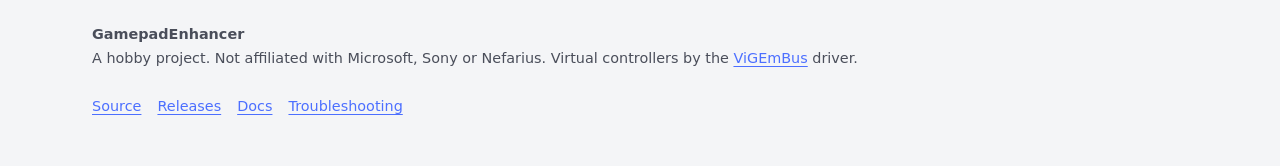
==== commit 12207ad9: "Docs and site: drop drift, recoil and filtering; add Beta 2.6 notes README, BLOCKING/MONITOR/NETWORK" ====
--- a/site/index.html
+++ b/site/index.html
@@ -4,9 +4,9 @@
   <meta charset="utf-8">
   <meta name="viewport" content="width=device-width, initial-scale=1">
   <title>GamepadEnhancer - a virtual controller driven by your mouse and keyboard</title>
-  <meta name="description" content="A Windows app that creates a virtual Xbox 360 or PS4 controller with ViGEm and drives its right stick from mouse and keyboard state: base drift, recoil patterns and stick filtering. How it works and how it was built.">
+  <meta name="description" content="A Windows app that creates a virtual Xbox 360 or PS4 controller with ViGEm, maps keys and mouse buttons to it, and lets other programs such as Axiom drive its sticks over the Network API.">
   <meta property="og:title" content="GamepadEnhancer - a virtual controller driven by your mouse and keyboard">
-  <meta property="og:description" content="A Windows app that creates a virtual Xbox 360 or PS4 controller with ViGEm and drives its right stick from mouse and keyboard state: base drift, recoil patterns and stick filtering. How it works and how it was built.">
+  <meta property="og:description" content="A Windows app that creates a virtual Xbox 360 or PS4 controller with ViGEm, maps keys and mouse buttons to it, and lets other programs such as Axiom drive its sticks over the Network API.">
   <meta property="og:type" content="website">
   <link rel="icon" href="assets/favicon.svg" type="image/svg+xml">
   <script>
@@ -45,8 +45,8 @@
       <div class="container hero-grid">
         <div>
           <span class="eyebrow">Windows &middot; .NET 8 &middot; Avalonia &middot; ViGEmBus</span>
-          <h1>A virtual controller that follows your <span class="accent">mouse and keyboard</span></h1>
-          <p class="lead">GamepadEnhancer creates a virtual Xbox 360 or PS4 controller and drives its <strong>right stick</strong> from what your mouse and keyboard are doing: a steady drift, a recoil pattern that plays while you fire, and fast stick filtering. Keys can also press controller buttons.</p>
+          <h1>A virtual controller you can drive from <span class="accent">keys, mouse and the network</span></h1>
+          <p class="lead">GamepadEnhancer creates a virtual Xbox 360 or PS4 controller. Keys, mouse buttons and the wheel press its buttons, mouse movement can drive the <strong>right stick</strong>, and another program such as Axiom can drive every stick, trigger and button over the <strong>Network API</strong>.</p>
           <div class="cta-row">
             <a class="button" href="https://github.com/Chr0mX/GamepadEnhancer/releases/latest">Download the latest release</a>
             <a class="button ghost" href="how-it-works.html">See how it works</a>
@@ -54,17 +54,17 @@
           </div>
           <div class="stat-row" aria-label="At a glance">
             <div class="stat"><b>2</b><span>virtual pads: Xbox 360, DS4</span></div>
-            <div class="stat"><b>up to 500/s</b><span>stick reports while filtering</span></div>
+            <div class="stat"><b>1</b><span>connection for commands and mouse buttons</span></div>
             <div class="stat"><b>2</b><span>ways to read input</span></div>
-            <div class="stat"><b>16</b><span>key-to-button bindings</span></div>
+            <div class="stat"><b>17</b><span>key-to-button bindings</span></div>
           </div>
         </div>
         <div class="diagram" role="img" aria-label="Your mouse and keyboard feed the app, which sends a virtual controller to the game">
           <svg viewBox="0 0 420 300" xmlns="http://www.w3.org/2000/svg">
             <defs><marker id="arrowhead" markerWidth="8" markerHeight="8" refX="7" refY="4" orient="auto"><path class="arrowhead" d="M0,0 L8,4 L0,8 z"/></marker></defs>
-            <rect class="box" x="10" y="14" width="170" height="54" rx="10"/><text class="label" x="95" y="37" text-anchor="middle">Mouse &amp; keyboard</text><text class="sub" x="95" y="55" text-anchor="middle">clicks, wheel, keys</text>
+            <rect class="box" x="10" y="14" width="170" height="54" rx="10"/><text class="label" x="95" y="37" text-anchor="middle">Mouse &amp; keyboard</text><text class="sub" x="95" y="55" text-anchor="middle">clicks, wheel, keys, network</text>
             <path class="arrow" d="M95 68 V104"/>
-            <rect class="box accent" x="10" y="104" width="170" height="64" rx="10"/><text class="label" x="95" y="130" text-anchor="middle">GamepadEnhancer</text><text class="sub" x="95" y="148" text-anchor="middle">drift &middot; recoil &middot; filtering</text>
+            <rect class="box accent" x="10" y="104" width="170" height="64" rx="10"/><text class="label" x="95" y="130" text-anchor="middle">GamepadEnhancer</text><text class="sub" x="95" y="148" text-anchor="middle">bindings &middot; mouse look &middot; network</text>
             <path class="arrow" d="M180 136 H238"/>
             <rect class="box" x="238" y="104" width="172" height="64" rx="10"/><text class="label" x="324" y="130" text-anchor="middle">ViGEmBus driver</text><text class="sub" x="324" y="148" text-anchor="middle">virtual Xbox 360 / DS4</text>
             <path class="arrow" d="M324 168 V212"/>
@@ -79,11 +79,11 @@
     <div class="container">
       <section class="section-head" aria-labelledby="what">
         <span class="eyebrow">What it does</span>
-        <h2 id="what">Six things, one virtual stick</h2>
+        <h2 id="what">Six things, one virtual pad</h2>
         <div class="grid cols-3">
-          <article class="card"><h3>Base drift</h3><p>Hold the right stick a set percent away from center in a straight line: <strong>Down, Up, Left or Right</strong>. One slider, 0 to 100.</p></article>
-          <article class="card"><h3>Recoil pattern</h3><p>A list of stick positions that plays while you fire. <strong>Aim, then fire</strong>: Right click aims (hold or toggle), Left click plays the pattern. Start delay, loop, center radius and a Circle preset.</p></article>
-          <article class="card"><h3>Stick filtering</h3><p>A fast symmetric <strong>micro-oscillation</strong> or an <strong>exponential low-pass</strong> with a soft wiggle, on the axis across your drift. Gated by a button and Hold or Toggle.</p></article>
+          <article class="card"><h3>Network API</h3><p>Let another program on your network drive the sticks, triggers and buttons with MAKCU-style commands over TCP. Token protected and off by default.</p></article>
+          <article class="card"><h3>Mouse look</h3><p>Turn mouse movement into right-stick movement, with sensitivity, response curve, game dead zone and release time.</p></article>
+          <article class="card"><h3>Live monitor</h3><p>See the pad as it is sent: physical input, processed input or the final report, as an Xbox or DualShock 4 picture.</p></article>
           <article class="card"><h3>Keys to buttons</h3><p>Bind keyboard keys to 16 controller actions, with optional <strong>turbo</strong> (rapid fire) from 1 to 30 Hz.</p></article>
           <article class="card"><h3>Two input readers</h3><p>Windows <strong>low-level hooks</strong> or <strong>Raw Input</strong> with background capture. One at a time, with held keys released when you switch.</p></article>
           <article class="card"><h3>Profiles</h3><p>Save everything as JSON profiles. A <strong>Default.json</strong> ships inside the app and is the starting point on a fresh install.</p></article>
@@ -106,9 +106,9 @@
         <span class="eyebrow">Good to know</span>
         <h2 id="know">Three things worth reading first</h2>
         <div class="callout"><span class="callout-title">It does not move your mouse</span>
-          <p>The app only <em>reads</em> your mouse and keyboard. Its output is a virtual <strong>controller</strong>: stick values and buttons sent through ViGEm. Nothing is injected into the mouse or keyboard, so the cursor never moves from this app. A game turns stick deflection into camera <em>speed</em>, so a pattern drawn as stick positions is not the shape the view traces.</p></div>
+          <p>The app only <em>reads</em> your mouse and keyboard. Its output is a virtual <strong>controller</strong>: stick values and buttons sent through ViGEm. Nothing is injected into the mouse or keyboard, so the cursor never moves from this app. A game turns stick deflection into camera <em>speed</em>, not into a position.</p></div>
         <div class="callout warn"><span class="callout-title">Games that run as administrator</span>
-          <p>Windows hides mouse and keyboard events from a normal app while an elevated window is in front. If your game runs as administrator, run this app as administrator too, or the aim, fire and filter buttons will not trigger.</p></div>
+          <p>Windows hides mouse and keyboard events from a normal app while an elevated window is in front. If your game runs as administrator, run this app as administrator too, or your bound keys and mouse buttons will not register.</p></div>
         <div class="callout danger"><span class="callout-title">Check the game's rules</span>
           <p>Tools that shape controller input can break the terms of service or anti-cheat rules of online games, and accounts have been banned for it. This project is documented for learning and single-player or private use. You are responsible for how you use it.</p></div>
       </section>
@@ -117,7 +117,7 @@
         <span class="eyebrow">Explore</span>
         <h2 id="pages">The rest of this site</h2>
         <div class="grid cols-3">
-          <a class="card" href="how-it-works.html" style="text-decoration:none;color:inherit"><h3>How it works &rarr;</h3><p class="muted">The architecture, the per-tick output pipeline, recoil and filtering maths, and two live labs you can play with.</p></a>
+          <a class="card" href="how-it-works.html" style="text-decoration:none;color:inherit"><h3>How it works &rarr;</h3><p class="muted">The architecture, the per-tick output pipeline, the Network API and how input is captured.</p></a>
           <a class="card" href="how-it-was-built.html" style="text-decoration:none;color:inherit"><h3>How it was built &rarr;</h3><p class="muted">From a 1,886-line WinForms form to an Avalonia app with a headless engine. Testing without a driver, CI releases, and what went wrong.</p></a>
           <a class="card" href="reference.html" style="text-decoration:none;color:inherit"><h3>Reference &rarr;</h3><p class="muted">Every setting, the profile file, files and folders, key lists, troubleshooting and the release history.</p></a>
         </div>
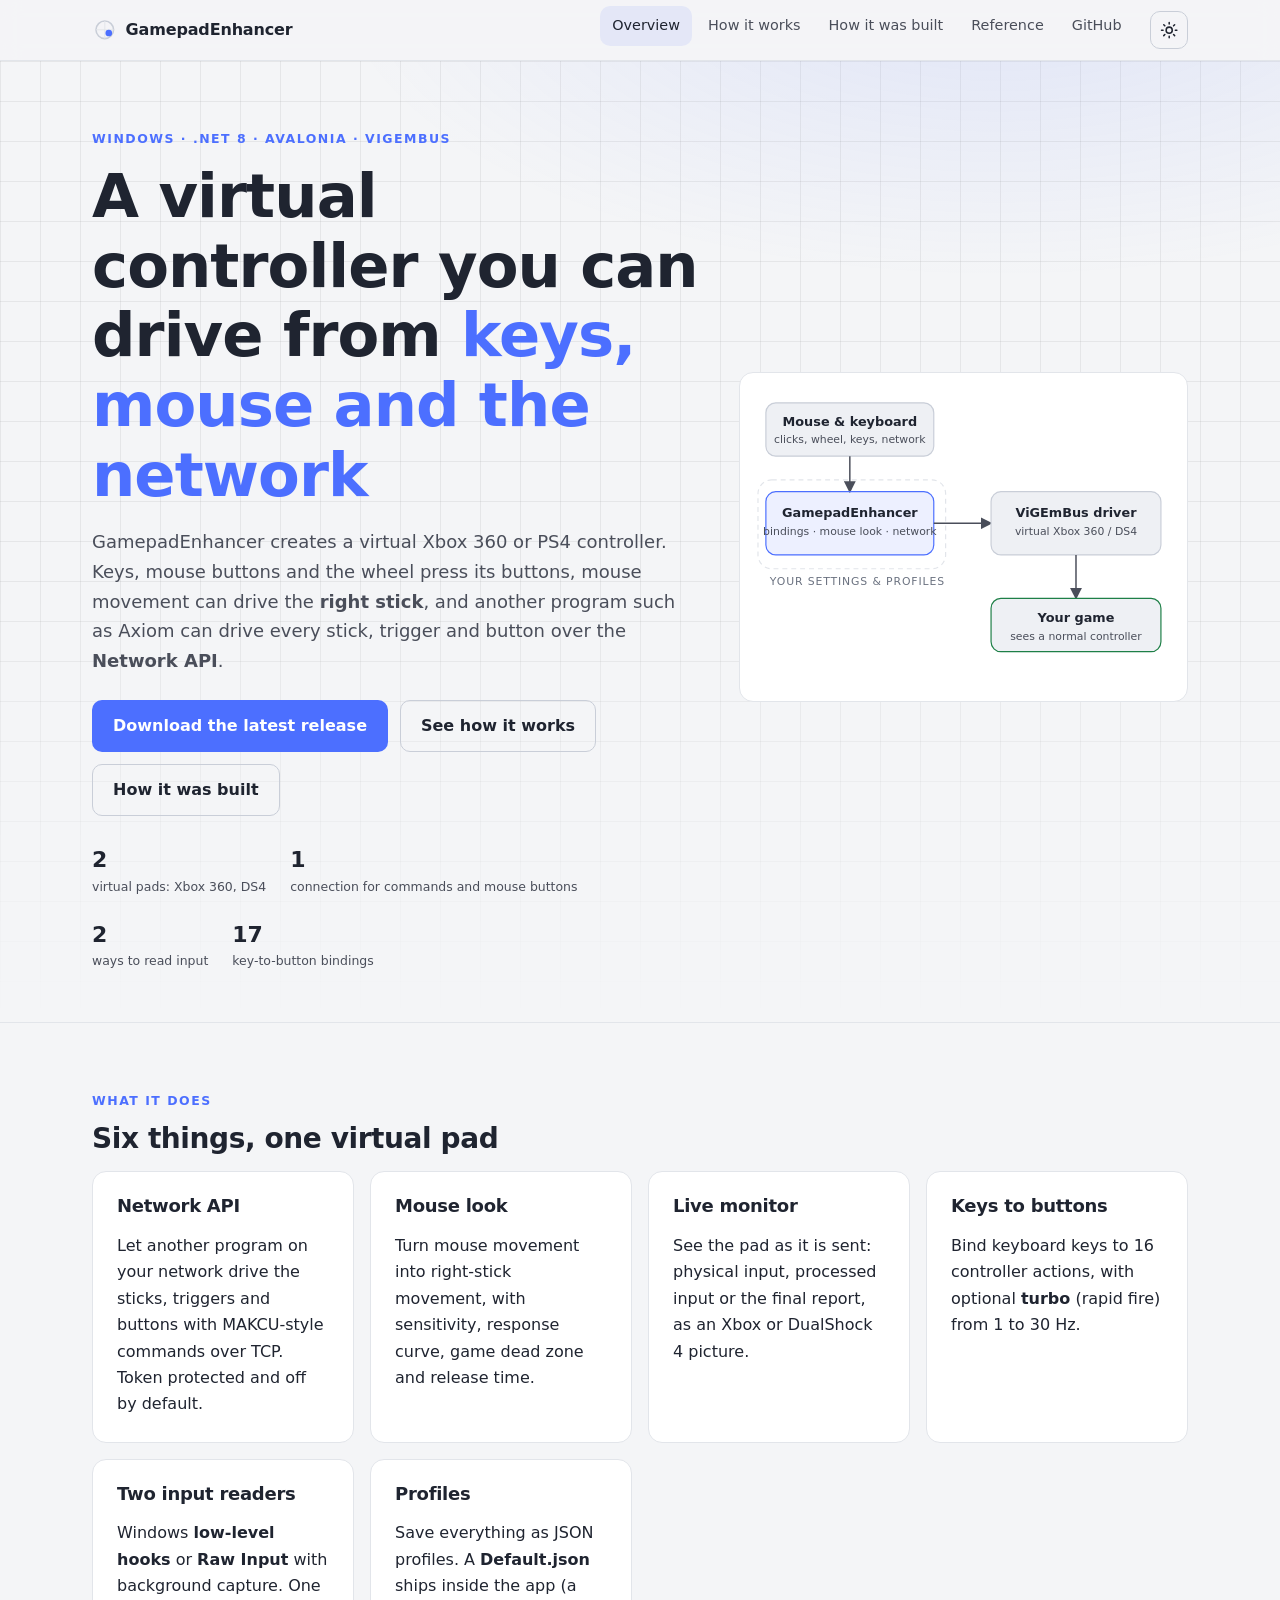
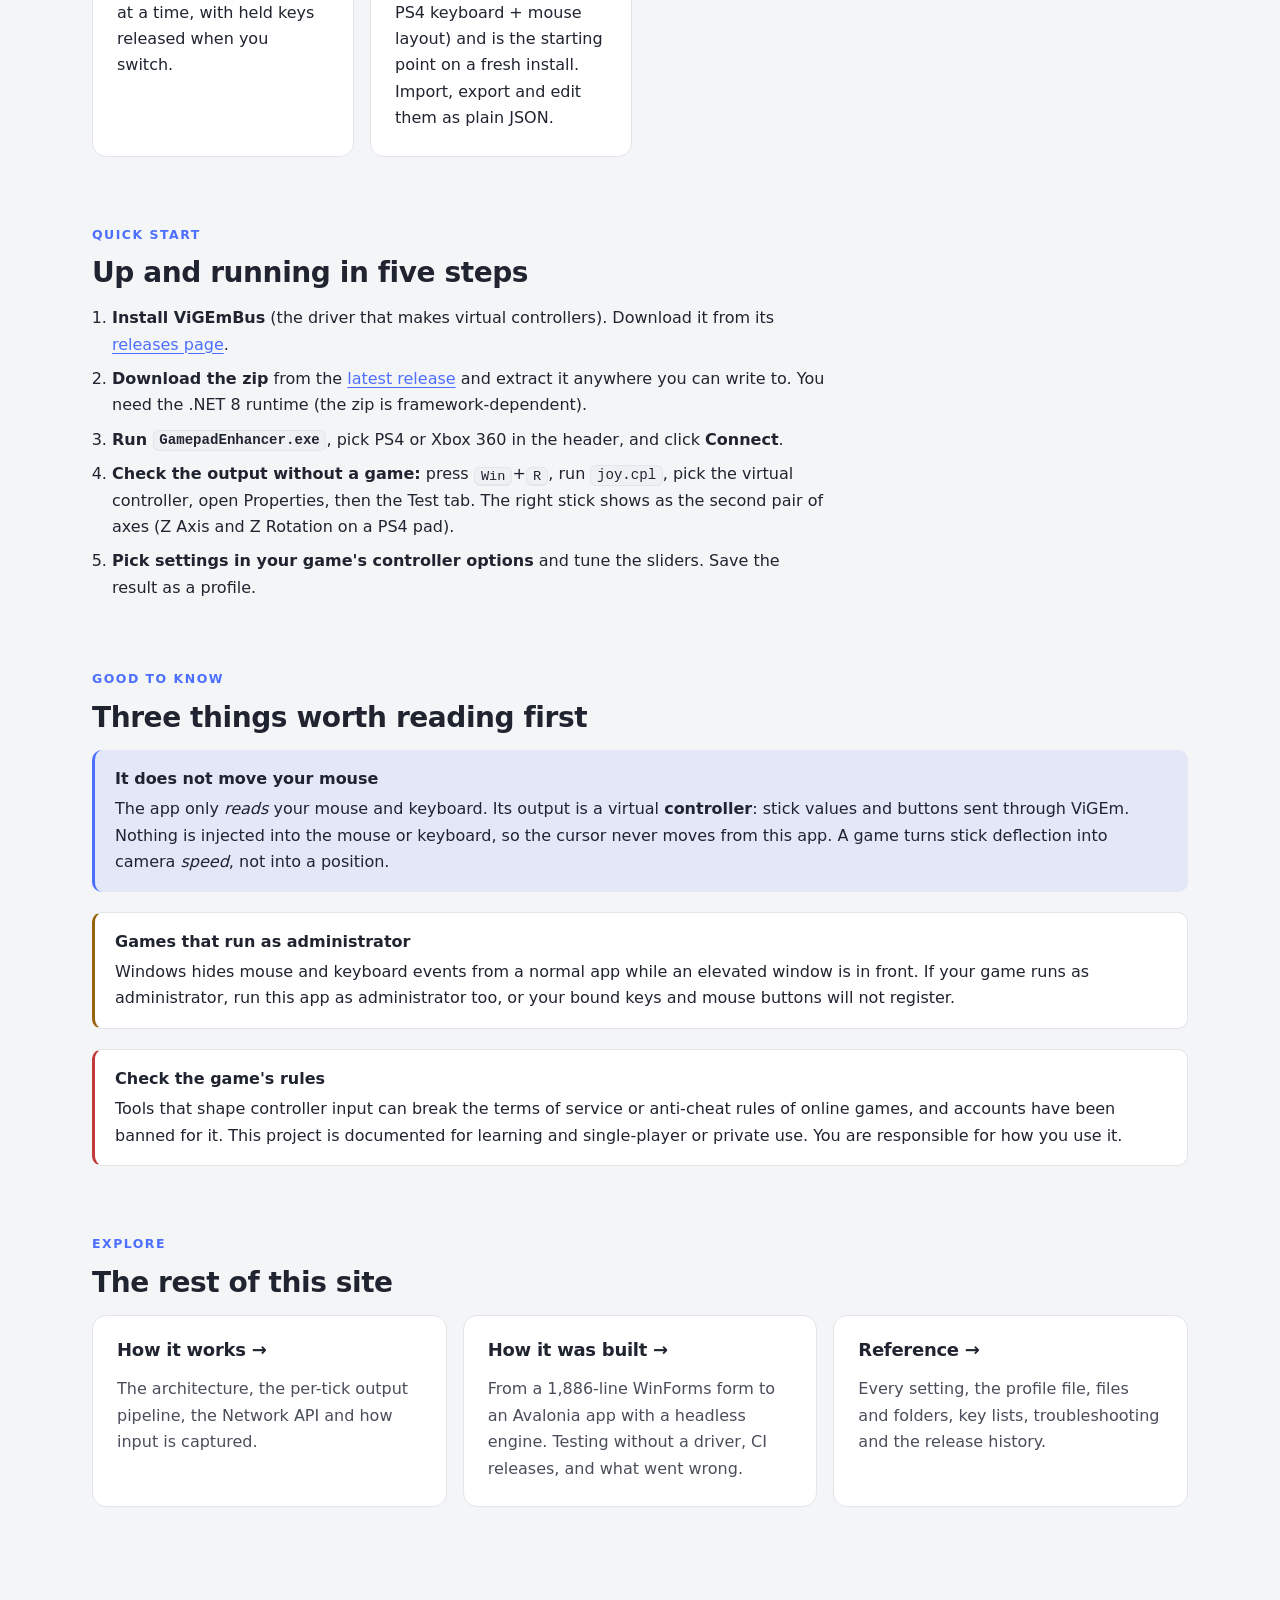
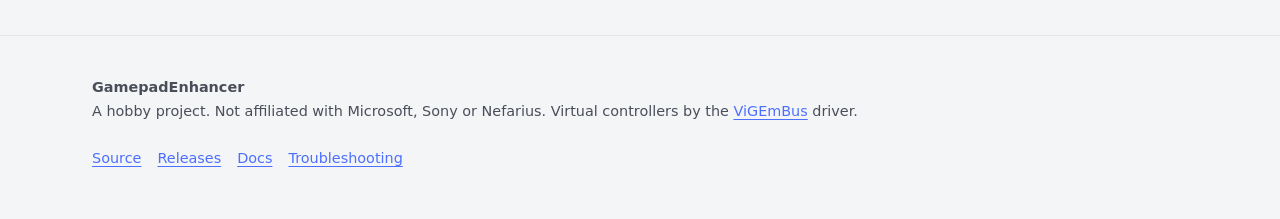
==== commit bce9a66c: "Docs: MAPPINGS.md, Beta 2.7 notes, README/site/monitor updates Co-Authored-By: Claude Sonnet 5.5 <no" ====
--- a/site/index.html
+++ b/site/index.html
@@ -86,7 +86,7 @@
           <article class="card"><h3>Live monitor</h3><p>See the pad as it is sent: physical input, processed input or the final report, as an Xbox or DualShock 4 picture.</p></article>
           <article class="card"><h3>Keys to buttons</h3><p>Bind keyboard keys to 16 controller actions, with optional <strong>turbo</strong> (rapid fire) from 1 to 30 Hz.</p></article>
           <article class="card"><h3>Two input readers</h3><p>Windows <strong>low-level hooks</strong> or <strong>Raw Input</strong> with background capture. One at a time, with held keys released when you switch.</p></article>
-          <article class="card"><h3>Profiles</h3><p>Save everything as JSON profiles. A <strong>Default.json</strong> ships inside the app and is the starting point on a fresh install.</p></article>
+          <article class="card"><h3>Profiles</h3><p>Save everything as JSON profiles. A <strong>Default.json</strong> ships inside the app (a PS4 keyboard + mouse layout) and is the starting point on a fresh install. Import, export and edit them as plain JSON.</p></article>
         </div>
       </section>
 
